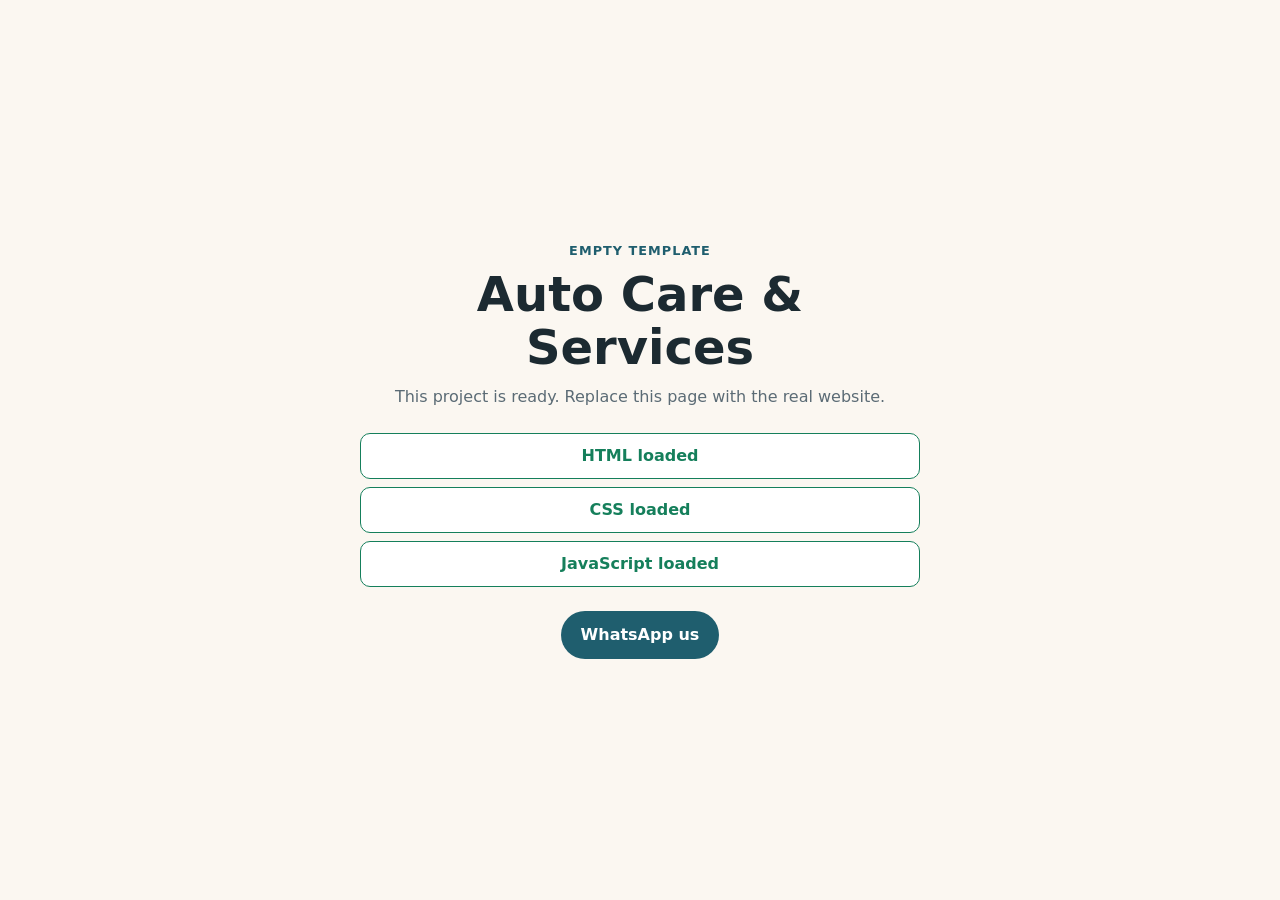
==== index.html @ 7996b1d2 "Initial Auto Care & Services site from 00-empty-template template" ====
<!DOCTYPE html>
<html lang="en">
<head>
  <meta charset="UTF-8">
  <meta name="viewport" content="width=device-width, initial-scale=1.0">
  <meta name="build-version" content="__BUILD_VERSION__">
  <title>Auto Care &amp; Services</title>
  <meta name="description" content="Auto Care &amp; Services website.">
  <!-- Starter page: remove noindex when the real website replaces it. -->
  <meta name="robots" content="noindex, nofollow">
  <link rel="canonical" href="https://demo-autocare.niagova.com/">
  <link rel="stylesheet" href="index.css?v=__BUILD_VERSION__">
</head>
<body>
  <main class="page">
    <p class="eyebrow">Empty template</p>
    <h1>Auto Care &amp; Services</h1>
    <p class="lead">This project is ready. Replace this page with the real website.</p>
    <ul class="checks" aria-label="Template load status">
      <li class="is-ok" data-check="html">HTML loaded</li>
      <li data-check="css">CSS not loaded</li>
      <li data-check="js">JavaScript not loaded</li>
    </ul>
    <a class="cta" href="https://wa.me/601158121239?text=Hello%20Auto%20Care%20%26%20Services">WhatsApp us</a>
  </main>
  <script src="index.js?v=__BUILD_VERSION__" defer></script>
</body>
</html>
---- index.css ----
:root {
  --template-css-loaded: 1;
  --ink: #1c2a31;
  --muted: #5b6b75;
  --brand: #1f5e6e;
  --ok: #157f5b;
  --surface: #fbf7f1;
}

* {
  box-sizing: border-box;
}

body {
  display: grid;
  min-height: 100vh;
  margin: 0;
  padding: 24px;
  place-content: center;
  color: var(--ink);
  background: var(--surface);
  font-family: system-ui, -apple-system, "Segoe UI", sans-serif;
  line-height: 1.5;
}

.page {
  max-width: 560px;
  text-align: center;
}

.eyebrow {
  margin: 0 0 8px;
  color: var(--brand);
  font-size: .8rem;
  font-weight: 700;
  letter-spacing: .08em;
  text-transform: uppercase;
}

h1 {
  margin: 0 0 12px;
  font-size: clamp(2rem, 7vw, 3rem);
  line-height: 1.1;
}

.lead {
  margin: 0 0 24px;
  color: var(--muted);
}

.checks {
  display: grid;
  gap: 8px;
  margin: 0 0 24px;
  padding: 0;
  list-style: none;
}

.checks li {
  padding: 10px 14px;
  border: 1px solid #d8d2c8;
  border-radius: 10px;
  background: #fff;
  color: var(--muted);
}

.checks li.is-ok {
  border-color: var(--ok);
  color: var(--ok);
  font-weight: 600;
}

.cta {
  display: inline-block;
  padding: 12px 20px;
  border-radius: 999px;
  background: var(--brand);
  color: #fff;
  font-weight: 600;
  text-decoration: none;
}

.cta:focus-visible {
  outline: 3px solid var(--ink);
  outline-offset: 2px;
}
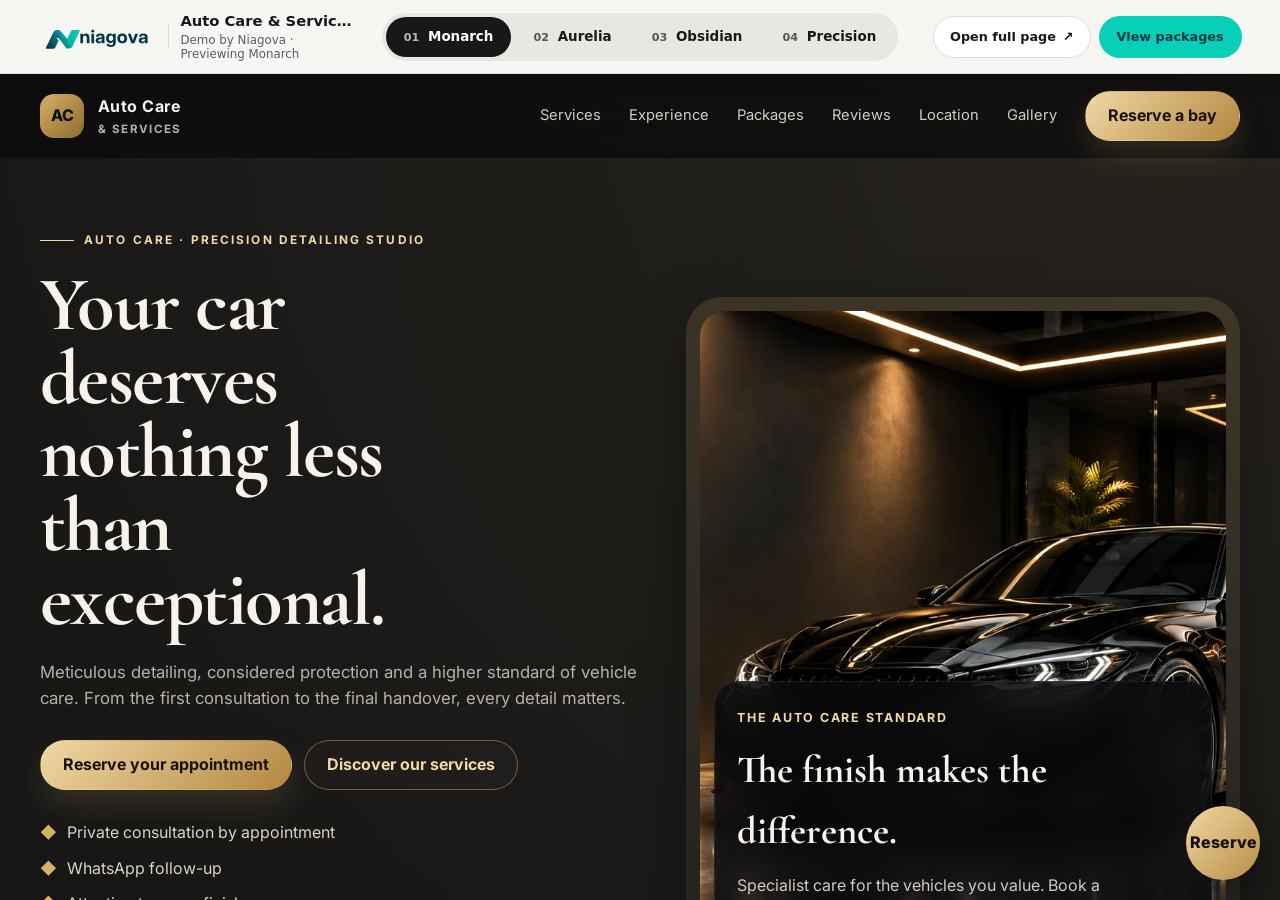
==== commit 662c69fe: "demo-autocare: add the automotive template showcase Adds the Monarch, Aurelia, Obsidian and Precisio" ====
--- a/index.html
+++ b/index.html
@@ -4,25 +4,57 @@
   <meta charset="UTF-8">
   <meta name="viewport" content="width=device-width, initial-scale=1.0">
   <meta name="build-version" content="__BUILD_VERSION__">
-  <title>Auto Care &amp; Services</title>
-  <meta name="description" content="Auto Care &amp; Services website.">
-  <!-- Starter page: remove noindex when the real website replaces it. -->
-  <meta name="robots" content="noindex, nofollow">
+  <meta name="author" content="Niagova">
+  <title>Auto Care &amp; Services Template Showcase</title>
+  <meta name="description" content="Compare four Auto Care &amp; Services website concepts in one showcase: Monarch, Aurelia, Obsidian and Precision.">
+  <meta name="theme-color" content="#f6f6f3">
+  <meta property="og:title" content="Auto Care &amp; Services Template Showcase">
+  <meta property="og:image" content="04-precision/images/autocare-hero-ceramic-v3.webp">
   <link rel="canonical" href="https://demo-autocare.niagova.com/">
+  <link rel="icon" href="favicon.ico">
   <link rel="stylesheet" href="index.css?v=__BUILD_VERSION__">
 </head>
 <body>
-  <main class="page">
-    <p class="eyebrow">Empty template</p>
-    <h1>Auto Care &amp; Services</h1>
-    <p class="lead">This project is ready. Replace this page with the real website.</p>
-    <ul class="checks" aria-label="Template load status">
-      <li class="is-ok" data-check="html">HTML loaded</li>
-      <li data-check="css">CSS not loaded</li>
-      <li data-check="js">JavaScript not loaded</li>
-    </ul>
-    <a class="cta" href="https://wa.me/601158121239?text=Hello%20Auto%20Care%20%26%20Services">WhatsApp us</a>
+  <a class="skip-link" href="#templatePreview">Skip to website preview</a>
+
+  <header class="showcase-bar" aria-label="Template preview controls">
+    <div class="showcase-identity">
+      <a class="showcase-logo" href="https://niagova.com/" target="_blank" rel="noopener"><img src="assets/niagova-logo.svg" alt="Niagova" width="118" height="28"></a>
+      <span class="showcase-title">
+        <strong>Auto Care &amp; Services concepts</strong>
+        <small><span>Demo by Niagova</span> · <span id="previewStatus" aria-live="polite">Previewing Monarch</span></small>
+      </span>
+    </div>
+
+    <nav class="template-tabs" aria-label="Choose a website template">
+      <button class="template-tab" type="button" data-template="monarch" aria-pressed="true"><span>01</span> Monarch</button>
+      <button class="template-tab" type="button" data-template="aurelia" aria-pressed="false"><span>02</span> Aurelia</button>
+      <button class="template-tab" type="button" data-template="obsidian" aria-pressed="false"><span>03</span> Obsidian</button>
+      <button class="template-tab" type="button" data-template="precision" aria-pressed="false"><span>04</span> Precision</button>
+    </nav>
+
+    <div class="showcase-actions">
+      <a class="open-template" id="openTemplate" href="01-monarch/index.html" target="_blank" rel="noopener" aria-label="Open this template as a full page in a new tab">
+        <span class="open-label">Open full page</span> <span aria-hidden="true">↗</span>
+      </a>
+      <a class="view-packages" href="https://niagova.com/#pricing" target="_blank" rel="noopener">View packages</a>
+    </div>
+  </header>
+
+  <main class="preview-shell">
+    <iframe id="templatePreview" name="templatePreview" src="01-monarch/index.html" title="Monarch car care website template preview"></iframe>
   </main>
-  <script src="index.js?v=__BUILD_VERSION__" defer></script>
+
+  <noscript>
+    <div class="no-script">
+      JavaScript is needed for the template switcher. Open a template directly:
+      <a href="01-monarch/index.html">Monarch</a>,
+      <a href="02-aurelia/index.html">Aurelia</a>,
+      <a href="03-obsidian/index.html">Obsidian</a> or
+      <a href="04-precision/index.html">Precision</a>.
+    </div>
+  </noscript>
+
+  <script src="index.js?v=__BUILD_VERSION__"></script>
 </body>
 </html>
--- a/index.css
+++ b/index.css
@@ -1,86 +1,316 @@
 :root {
-  --template-css-loaded: 1;
-  --ink: #1c2a31;
-  --muted: #5b6b75;
-  --brand: #1f5e6e;
-  --ok: #157f5b;
-  --surface: #fbf7f1;
+  --bar-bg: #f6f6f3;
+  --bar-border: #dedcd5;
+  --ink: #17181a;
+  --muted: #5a5d63;
+  --brand: #17181a;
+  --brand-soft: #e8e7e1;
+  --accent: #c8a25a;
+  --niagova-ink: #063746;
+  --niagova-mint: #08cfb7;
+  --focus: #7a5a1e;
 }
 
 * {
   box-sizing: border-box;
 }
 
+html,
 body {
+  height: 100%;
+  margin: 0;
+}
+
+/* The preview takes whatever height the bar leaves, so a wrapped bar never leaves a gap. */
+body {
+  display: flex;
+  flex-direction: column;
+  height: 100vh;
+  height: 100dvh;
+  overflow: hidden;
+  background: var(--bar-bg);
+  color: var(--ink);
+  font-family: system-ui, -apple-system, "Segoe UI", sans-serif;
+}
+
+button,
+a {
+  font: inherit;
+}
+
+.skip-link {
+  position: fixed;
+  top: 8px;
+  left: 8px;
+  z-index: 20;
+  padding: 10px 14px;
+  border-radius: 8px;
+  background: var(--ink);
+  color: #fff;
+  font-weight: 700;
+  transform: translateY(-150%);
+  transition: transform 160ms ease;
+}
+
+.skip-link:focus {
+  transform: translateY(0);
+}
+
+.showcase-bar {
+  position: relative;
+  z-index: 10;
   display: grid;
-  min-height: 100vh;
-  margin: 0;
-  padding: 24px;
-  place-content: center;
+  flex: none;
+  grid-template-columns: minmax(0, 1fr) auto minmax(0, 1fr);
+  align-items: center;
+  gap: 22px;
+  padding: 12px clamp(16px, 3vw, 42px);
+  border-bottom: 1px solid var(--bar-border);
+  background: var(--bar-bg);
+  box-shadow: 0 6px 20px rgba(23, 24, 26, .08);
+}
+
+/* Thin progress line while a template loads. */
+.showcase-bar::after {
+  position: absolute;
+  right: 0;
+  bottom: -1px;
+  left: 0;
+  height: 3px;
+  background: var(--accent);
+  content: "";
+  opacity: 0;
+  transform: scaleX(0);
+  transform-origin: left;
+}
+
+.showcase-bar.is-loading::after {
+  opacity: 1;
+  transform: scaleX(.85);
+  transition: transform 1.2s ease-out;
+}
+
+.showcase-identity {
+  display: flex;
+  align-items: center;
+  gap: 11px;
+  min-width: 0;
+}
+
+.showcase-logo {
+  flex: none;
+  padding-right: 12px;
+  border-right: 1px solid var(--bar-border);
+  line-height: 0;
+}
+
+.showcase-logo img {
+  width: 118px;
+  height: auto;
+}
+
+.showcase-title {
+  display: grid;
+  min-width: 0;
+  line-height: 1.2;
+}
+
+.showcase-title strong {
+  overflow: hidden;
+  font-size: .92rem;
+  text-overflow: ellipsis;
+  white-space: nowrap;
+}
+
+.showcase-title small {
+  margin-top: 3px;
+  color: var(--muted);
+  font-size: .74rem;
+}
+
+.template-tabs {
+  display: flex;
+  gap: 4px;
+  padding: 4px;
+  border-radius: 999px;
+  background: var(--brand-soft);
+}
+
+.template-tab {
+  min-height: 40px;
+  padding: 8px 18px;
+  border: 0;
+  border-radius: 999px;
+  background: transparent;
+  color: var(--brand);
+  cursor: pointer;
+  font-size: .84rem;
+  font-weight: 700;
+  transition: background 160ms ease, color 160ms ease;
+}
+
+.template-tab span {
+  margin-right: 4px;
+  font-size: .7rem;
+  opacity: .7;
+}
+
+.template-tab:hover {
+  background: rgba(23, 24, 26, .1);
+}
+
+.template-tab[aria-pressed="true"] {
+  background: var(--brand);
+  color: #fff;
+}
+
+.showcase-actions {
+  display: flex;
+  justify-self: end;
+  gap: 8px;
+}
+
+.view-packages {
+  display: inline-flex;
+  align-items: center;
+  min-height: 42px;
+  padding: 8px 18px;
+  border-radius: 999px;
+  background: var(--niagova-mint);
+  color: var(--niagova-ink);
+  font-size: .8rem;
+  font-weight: 800;
+  text-decoration: none;
+  white-space: nowrap;
+  transition: background 160ms ease;
+}
+
+.view-packages:hover {
+  background: #2fe0ca;
+}
+
+.open-template {
+  display: inline-flex;
+  align-items: center;
+  justify-content: center;
+  gap: 7px;
+  min-height: 42px;
+  padding: 8px 16px;
+  border: 1px solid var(--bar-border);
+  border-radius: 999px;
+  background: #fff;
   color: var(--ink);
-  background: var(--surface);
-  font-family: system-ui, -apple-system, "Segoe UI", sans-serif;
-  line-height: 1.5;
-}
-
-.page {
-  max-width: 560px;
-  text-align: center;
-}
-
-.eyebrow {
-  margin: 0 0 8px;
-  color: var(--brand);
   font-size: .8rem;
   font-weight: 700;
-  letter-spacing: .08em;
-  text-transform: uppercase;
-}
-
-h1 {
-  margin: 0 0 12px;
-  font-size: clamp(2rem, 7vw, 3rem);
-  line-height: 1.1;
-}
-
-.lead {
-  margin: 0 0 24px;
-  color: var(--muted);
-}
-
-.checks {
-  display: grid;
-  gap: 8px;
-  margin: 0 0 24px;
-  padding: 0;
-  list-style: none;
-}
-
-.checks li {
-  padding: 10px 14px;
-  border: 1px solid #d8d2c8;
+  text-decoration: none;
+  white-space: nowrap;
+  transition: border-color 160ms ease, color 160ms ease;
+}
+
+.open-template:hover {
+  border-color: var(--brand);
+  color: var(--brand);
+}
+
+.template-tab:focus-visible,
+.open-template:focus-visible,
+.view-packages:focus-visible,
+.showcase-logo:focus-visible,
+.skip-link:focus-visible {
+  outline: 3px solid var(--focus);
+  outline-offset: 2px;
+}
+
+.preview-shell {
+  flex: 1;
+  min-height: 0;
+  background: #fff;
+}
+
+#templatePreview {
+  display: block;
+  width: 100%;
+  height: 100%;
+  border: 0;
+  background: #fff;
+}
+
+.no-script {
+  position: fixed;
+  right: 16px;
+  bottom: 16px;
+  left: 16px;
+  z-index: 30;
+  padding: 14px;
+  border: 1px solid var(--bar-border);
   border-radius: 10px;
-  background: #fff;
-  color: var(--muted);
-}
-
-.checks li.is-ok {
-  border-color: var(--ok);
-  color: var(--ok);
-  font-weight: 600;
-}
-
-.cta {
-  display: inline-block;
-  padding: 12px 20px;
-  border-radius: 999px;
-  background: var(--brand);
-  color: #fff;
-  font-weight: 600;
-  text-decoration: none;
-}
-
-.cta:focus-visible {
-  outline: 3px solid var(--ink);
-  outline-offset: 2px;
-}
+  background: var(--bar-bg);
+  line-height: 1.6;
+}
+
+.no-script a {
+  color: var(--brand);
+}
+
+@media (max-width: 1180px) {
+  .showcase-bar {
+    grid-template-columns: 1fr auto;
+    gap: 10px 16px;
+    padding-block: 10px;
+  }
+
+  .template-tabs {
+    grid-column: 1 / -1;
+    grid-row: 2;
+  }
+
+  .template-tab {
+    flex: 1;
+  }
+}
+
+@media (max-width: 720px) {
+  .showcase-title {
+    display: none;
+  }
+}
+
+@media (max-width: 560px) {
+  .showcase-bar {
+    padding-inline: 12px;
+  }
+
+  .showcase-logo {
+    padding-right: 0;
+    border-right: 0;
+  }
+
+  .showcase-logo img {
+    width: 104px;
+  }
+
+  .open-template {
+    width: 42px;
+    padding: 0;
+  }
+
+  .open-label {
+    display: none;
+  }
+
+  .template-tab {
+    padding-inline: 8px;
+  }
+
+  .template-tab span {
+    display: none;
+  }
+}
+
+@media (prefers-reduced-motion: reduce) {
+  *,
+  *::before,
+  *::after {
+    transition-duration: .01ms !important;
+  }
+}
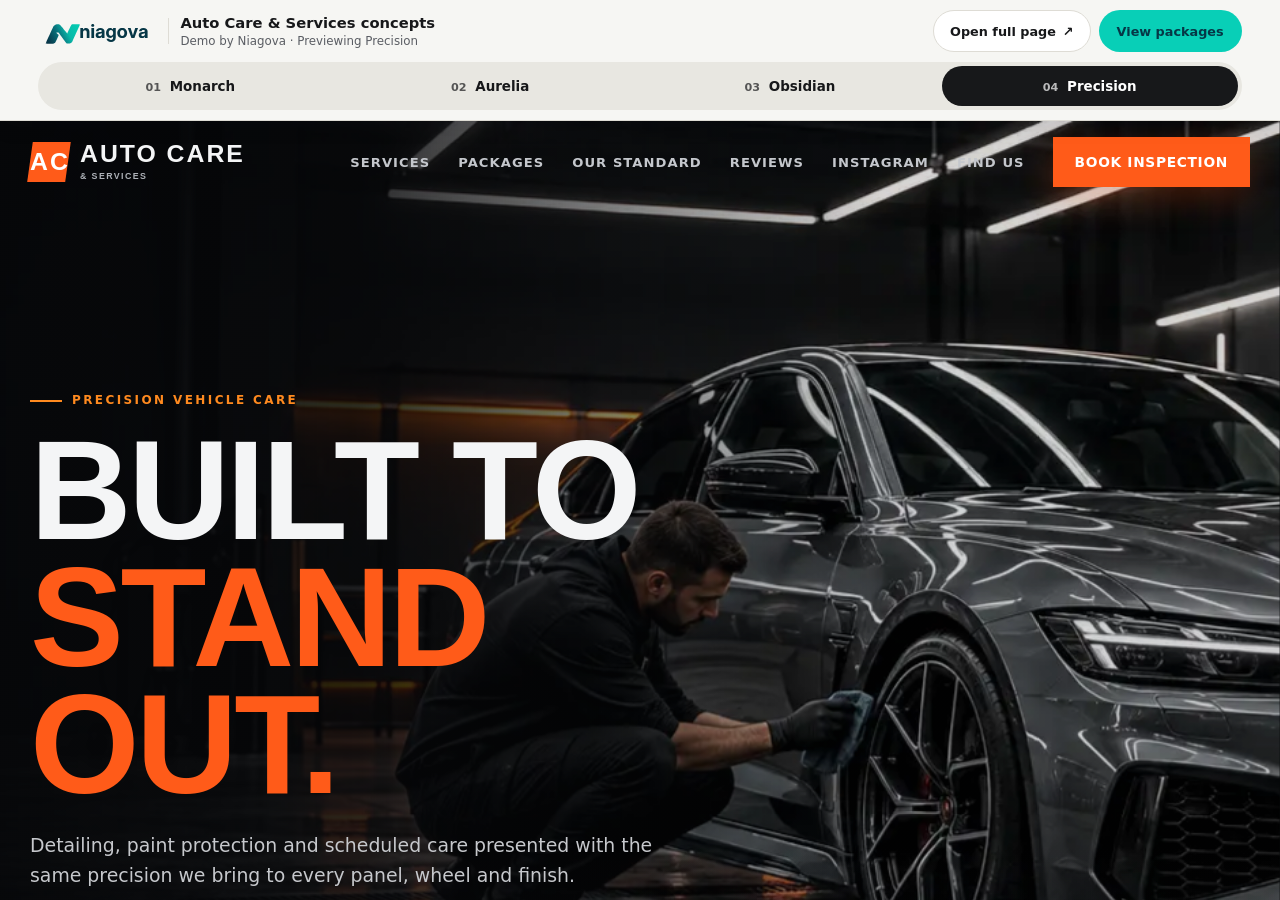
==== commit f56bdbdf: "demo-autocare: open on Precision and give the bar more room Precision is now the default template. T" ====
--- a/index.html
+++ b/index.html
@@ -22,19 +22,19 @@
       <a class="showcase-logo" href="https://niagova.com/" target="_blank" rel="noopener"><img src="assets/niagova-logo.svg" alt="Niagova" width="118" height="28"></a>
       <span class="showcase-title">
         <strong>Auto Care &amp; Services concepts</strong>
-        <small><span>Demo by Niagova</span> · <span id="previewStatus" aria-live="polite">Previewing Monarch</span></small>
+        <small><span>Demo by Niagova</span> · <span id="previewStatus" aria-live="polite">Previewing Precision</span></small>
       </span>
     </div>
 
     <nav class="template-tabs" aria-label="Choose a website template">
-      <button class="template-tab" type="button" data-template="monarch" aria-pressed="true"><span>01</span> Monarch</button>
+      <button class="template-tab" type="button" data-template="monarch" aria-pressed="false"><span>01</span> Monarch</button>
       <button class="template-tab" type="button" data-template="aurelia" aria-pressed="false"><span>02</span> Aurelia</button>
       <button class="template-tab" type="button" data-template="obsidian" aria-pressed="false"><span>03</span> Obsidian</button>
-      <button class="template-tab" type="button" data-template="precision" aria-pressed="false"><span>04</span> Precision</button>
+      <button class="template-tab" type="button" data-template="precision" aria-pressed="true"><span>04</span> Precision</button>
     </nav>
 
     <div class="showcase-actions">
-      <a class="open-template" id="openTemplate" href="01-monarch/index.html" target="_blank" rel="noopener" aria-label="Open this template as a full page in a new tab">
+      <a class="open-template" id="openTemplate" href="04-precision/index.html" target="_blank" rel="noopener" aria-label="Open this template as a full page in a new tab">
         <span class="open-label">Open full page</span> <span aria-hidden="true">↗</span>
       </a>
       <a class="view-packages" href="https://niagova.com/#pricing" target="_blank" rel="noopener">View packages</a>
@@ -42,7 +42,7 @@
   </header>
 
   <main class="preview-shell">
-    <iframe id="templatePreview" name="templatePreview" src="01-monarch/index.html" title="Monarch car care website template preview"></iframe>
+    <iframe id="templatePreview" name="templatePreview" src="04-precision/index.html" title="Precision car care website template preview"></iframe>
   </main>
 
   <noscript>
--- a/index.css
+++ b/index.css
@@ -252,7 +252,7 @@
   color: var(--brand);
 }
 
-@media (max-width: 1180px) {
+@media (max-width: 1400px) {
   .showcase-bar {
     grid-template-columns: 1fr auto;
     gap: 10px 16px;
